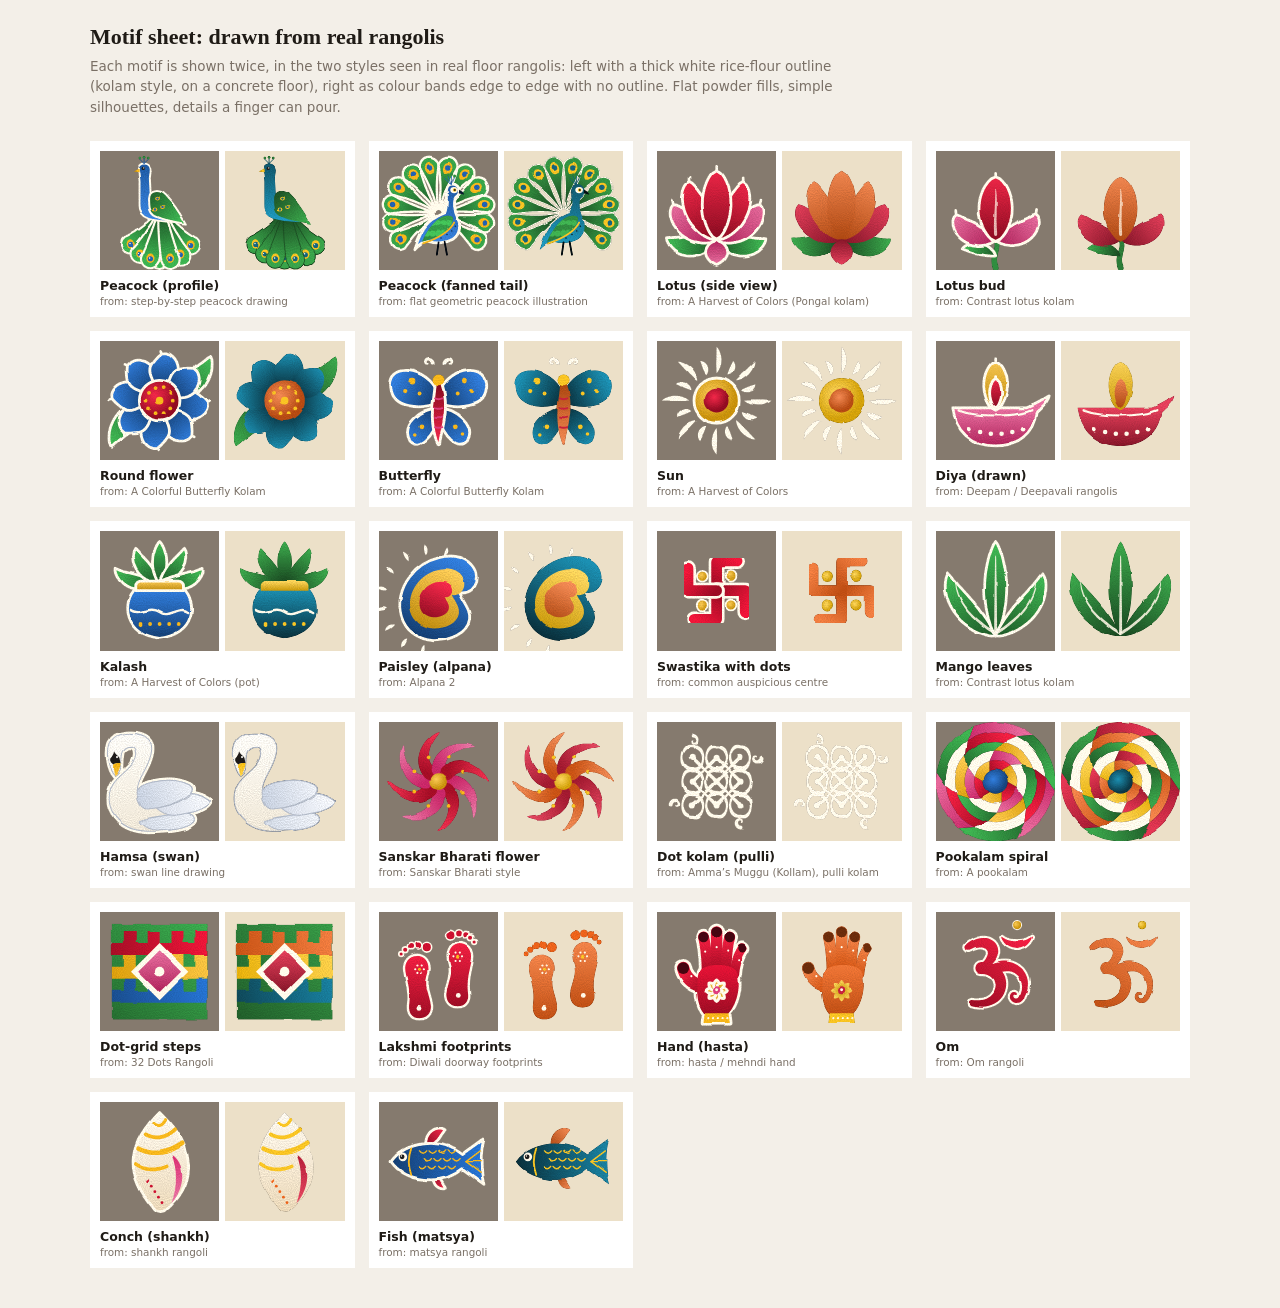
==== motifs.html @ e6418073 "Rangoli randomiser: Coolors-style vector rangoli generator Press space to generate hand-makeable ran" ====
<!doctype html>
<html lang="en">
<head>
  <meta charset="utf-8" />
  <meta name="viewport" content="width=device-width, initial-scale=1" />
  <title>Rangoli Motifs</title>
  <style>
    :root { --ink: #1f1b16; --muted: #7a7066; }
    body { margin: 0; font-family: Inter, system-ui, sans-serif; background: #f3efe8; color: var(--ink); }
    header { padding: 24px 24px 8px; max-width: 1100px; margin: 0 auto; }
    h1 { font: 600 22px Georgia, serif; margin: 0 0 6px; }
    p { margin: 0; color: var(--muted); font-size: 13.5px; line-height: 1.5; max-width: 760px; }
    .grid { max-width: 1100px; margin: 0 auto; padding: 16px 24px 40px; display: grid; grid-template-columns: repeat(auto-fill, minmax(240px, 1fr)); gap: 14px; }
    figure { margin: 0; background: #fff; padding: 10px; }
    .pair { display: grid; grid-template-columns: 1fr 1fr; gap: 6px; }
    .pair svg { width: 100%; aspect-ratio: 1; display: block; background: #857a6e; }
    .pair svg.light { background: #ece0c8; }
    figcaption { font-size: 12.5px; font-weight: 600; margin-top: 8px; }
    figcaption small { display: block; font-weight: 400; color: var(--muted); margin-top: 2px; }
  </style>
</head>
<body>
  <header>
    <h1>Motif sheet: drawn from real rangolis</h1>
    <p>Each motif is shown twice, in the two styles seen in real floor rangolis: left with a thick white rice-flour outline (kolam style, on a concrete floor), right as colour bands edge to edge with no outline. Flat powder fills, simple silhouettes, details a finger can pour.</p>
  </header>
  <div class="grid" id="grid"></div>
  <script src="js/util.js"></script>
  <script src="js/motifs.js"></script>
  <script>
    // powder: a gentle hand wobble on every edge, slightly rough grains at the rim, and grain in the fill
    const PW = '<filter id="pw" x="-6%" y="-6%" width="112%" height="112%" color-interpolation-filters="sRGB">' +
      '<feTurbulence type="fractalNoise" baseFrequency=".045" numOctaves="2" seed="3" result="w"/>' +
      '<feDisplacementMap in="SourceGraphic" in2="w" scale="2.6" xChannelSelector="R" yChannelSelector="G" result="d0"/>' +
      '<feTurbulence type="fractalNoise" baseFrequency=".6" numOctaves="1" seed="5" result="n"/>' +
      '<feDisplacementMap in="d0" in2="n" scale="1.4" xChannelSelector="R" yChannelSelector="G" result="d"/>' +
      '<feTurbulence type="fractalNoise" baseFrequency="1.15" numOctaves="1" seed="12" result="g"/>' +
      '<feColorMatrix in="g" type="matrix" values=".33 .33 .33 0 0 .33 .33 .33 0 0 .33 .33 .33 0 0 0 0 0 0 1" result="gg"/>' +
      '<feComposite in="d" in2="gg" operator="arithmetic" k1=".45" k2=".8" k3="0" k4="0"/></filter>';
    const SOURCES = {
      peacockSide: 'step-by-step peacock drawing', peacockFan: 'flat geometric peacock illustration', lotusSide: 'A Harvest of Colors (Pongal kolam)',
      lotusBud: 'Contrast lotus kolam', flower: 'A Colorful Butterfly Kolam', butterfly: 'A Colorful Butterfly Kolam', sun: 'A Harvest of Colors',
      diya: 'Deepam / Deepavali rangolis', kalash: 'A Harvest of Colors (pot)', paisley: 'Alpana 2', swastika: 'common auspicious centre',
      leaves: 'Contrast lotus kolam', swan: 'swan line drawing', sanskar: 'Sanskar Bharati style',
      kolamLoops: 'Amma’s Muggu (Kollam), pulli kolam', pookalam: 'A pookalam', stepped: '32 Dots Rangoli', footprints: 'Diwali doorway footprints', hand: 'hasta / mehndi hand', om: 'Om rangoli', conch: 'shankh rangoli', fish: 'matsya rangoli',
    };
    // warm powder colours: kumkum, rani pink, peacock blue, leaf green, haldi
    const kolam = { a: '#c8102e', b: '#d93b7a', c: '#1f5fae', d: '#2f8a3e', e: '#f2b31a', o: '#fff6e6' };
    const band = { a: '#e8611a', b: '#c21f3a', c: '#13627a', d: '#2b7a37', e: '#f4c022', o: 'none' };
    const sv = (m, col, cls) => { const k = R.motifKit(); const inner = m.draw(col, k); return `<svg viewBox="0 0 100 100" class="${cls || ''}"><defs>${PW}${k.defs}</defs><g filter="url(#pw)">${inner}</g></svg>`; };
    document.getElementById('grid').innerHTML = Object.entries(R.motifs).map(([key, m]) =>
      `<figure><div class="pair">${sv(m, kolam)}${sv(m, band, 'light')}</div>` +
      `<figcaption>${m.name}<small>from: ${SOURCES[key] || ''}</small></figcaption></figure>`).join('');
  </script>
</body>
</html>
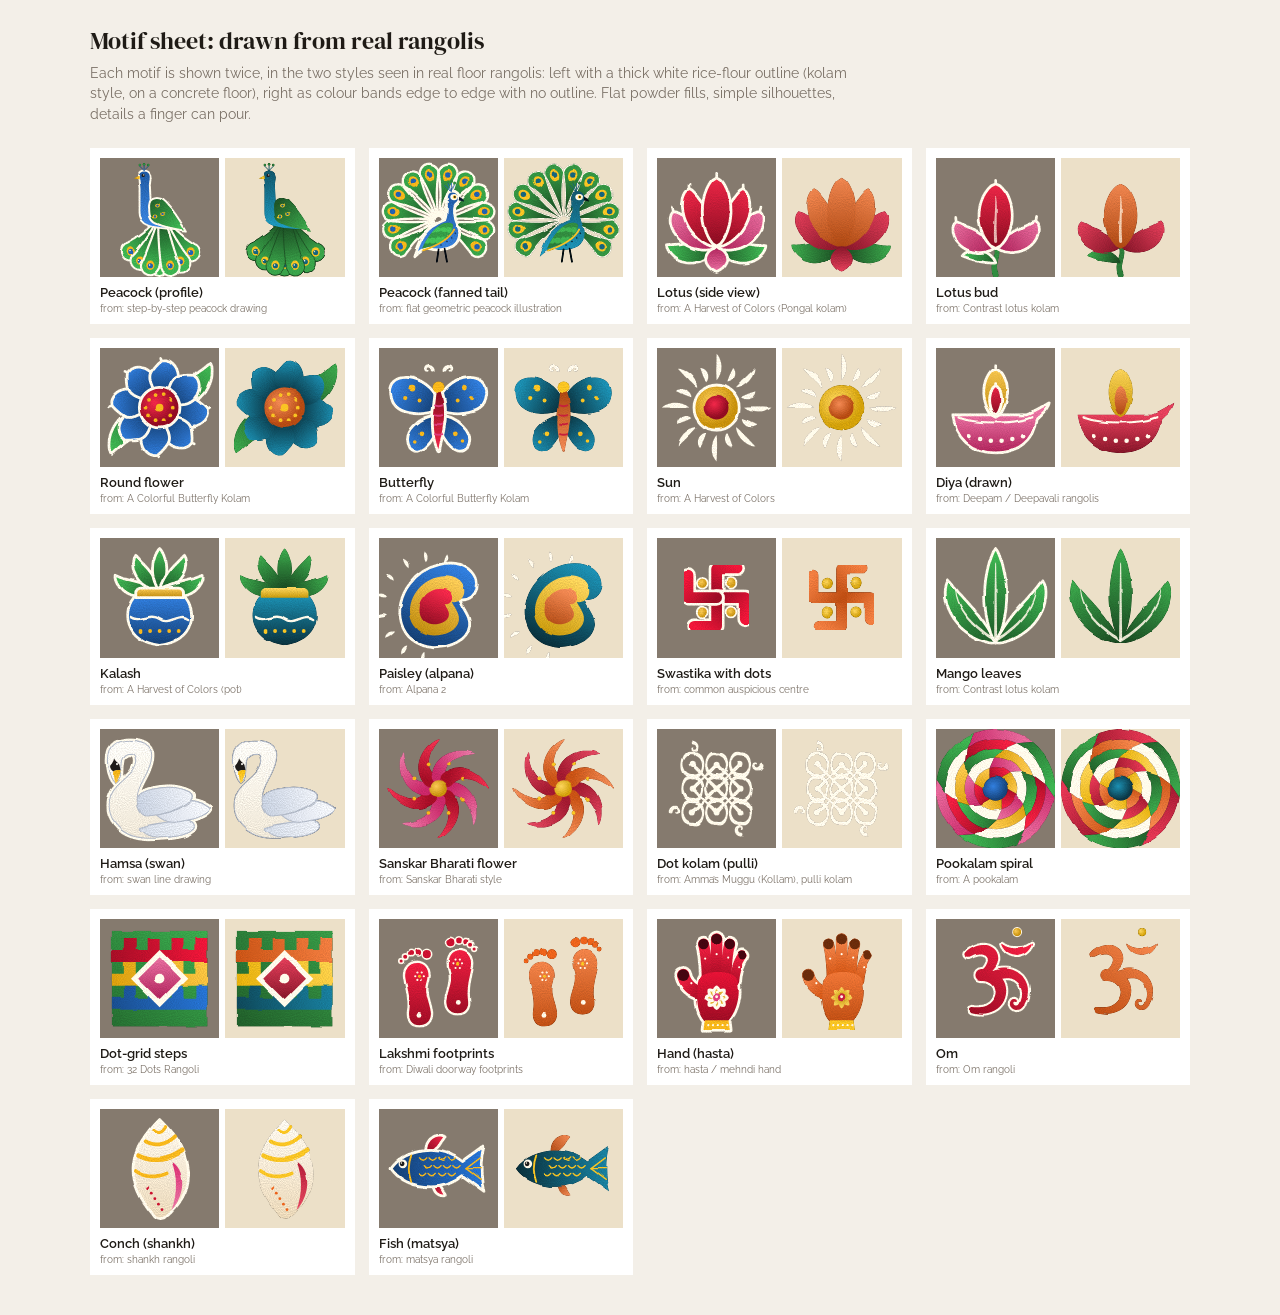
==== commit deb9f9fd: "Switch fonts to DM Serif Display and Raleway DM Serif Display for the wordmark, Generate button and " ====
--- a/motifs.html
+++ b/motifs.html
@@ -4,11 +4,15 @@
   <meta charset="utf-8" />
   <meta name="viewport" content="width=device-width, initial-scale=1" />
   <title>Rangoli Motifs</title>
+  <link rel="preconnect" href="https://fonts.googleapis.com" />
+  <link rel="preconnect" href="https://fonts.gstatic.com" crossorigin />
+  <link href="https://fonts.googleapis.com/css2?family=DM+Serif+Display&family=Raleway:wght@400;500;600;700&display=swap" rel="stylesheet" />
+  <link rel="icon" type="image/png" sizes="32x32" href="favicon-32.png" />
   <style>
     :root { --ink: #1f1b16; --muted: #7a7066; }
-    body { margin: 0; font-family: Inter, system-ui, sans-serif; background: #f3efe8; color: var(--ink); }
+    body { margin: 0; font-family: Raleway, system-ui, sans-serif; background: #f3efe8; color: var(--ink); }
     header { padding: 24px 24px 8px; max-width: 1100px; margin: 0 auto; }
-    h1 { font: 600 22px Georgia, serif; margin: 0 0 6px; }
+    h1 { font: 400 24px 'DM Serif Display', Georgia, serif; margin: 0 0 6px; }
     p { margin: 0; color: var(--muted); font-size: 13.5px; line-height: 1.5; max-width: 760px; }
     .grid { max-width: 1100px; margin: 0 auto; padding: 16px 24px 40px; display: grid; grid-template-columns: repeat(auto-fill, minmax(240px, 1fr)); gap: 14px; }
     figure { margin: 0; background: #fff; padding: 10px; }
